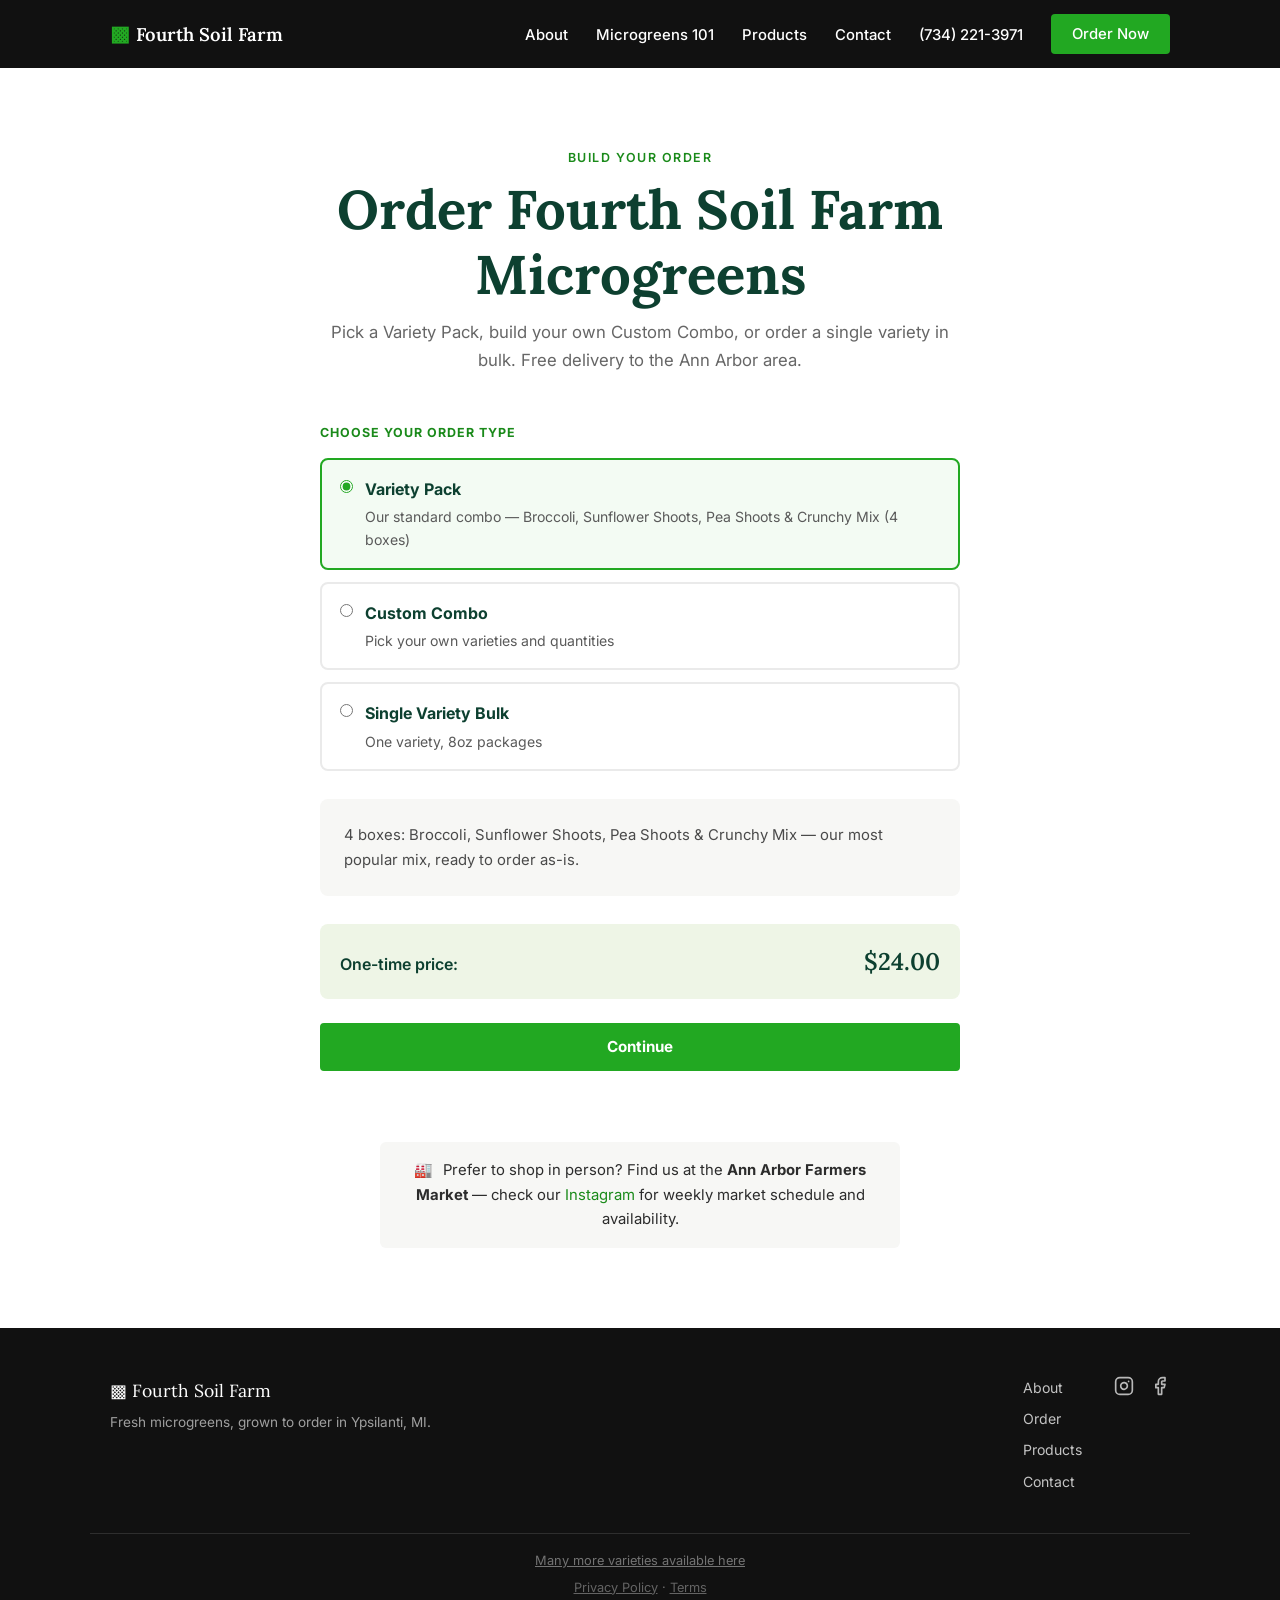
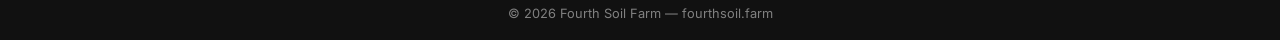
==== order.html @ c4d14632 "Initial site: Fourth Soil Farm marketing site + dynamic order flow Static homepage, About/education " ====
<!DOCTYPE html>
<html lang="en">
<head>
  <meta charset="UTF-8" />
  <meta name="viewport" content="width=device-width, initial-scale=1.0" />
  <meta name="description" content="Order fresh microgreens from Fourth Soil Farm — build your own combo, order in bulk, or subscribe and save 15%. Free delivery to the Ann Arbor area." />
  <title>Order — Fourth Soil Farm</title>
  <link rel="stylesheet" href="styles.css" />
  <link rel="preconnect" href="https://fonts.googleapis.com" />
  <link rel="preconnect" href="https://fonts.gstatic.com" crossorigin />
  <link href="https://fonts.googleapis.com/css2?family=Lora:ital,wght@0,400;0,600;1,400&family=Inter:wght@400;500;600;700&display=swap" rel="stylesheet" />
</head>
<body>

  <!-- NAV -->
  <header class="site-header" id="top">
    <nav class="nav container">
      <a class="nav-logo" href="index.html">
        <span class="nav-logo-leaf" aria-hidden="true">&#9641;</span>
        Fourth Soil Farm
      </a>
      <button class="nav-toggle" id="navToggle" aria-label="Open menu" aria-expanded="false">
        <span></span><span></span><span></span>
      </button>
      <ul class="nav-links" id="navLinks">
        <li><a href="index.html#about">About</a></li>
        <li><a href="index.html#what-are-microgreens">Microgreens 101</a></li>
        <li><a href="index.html#products">Products</a></li>
        <li><a href="index.html#contact">Contact</a></li>
        <li><a href="tel:7342213971">(734) 221-3971</a></li>
        <li><a href="order.html" class="btn btn-nav">Order Now</a></li>
      </ul>
    </nav>
  </header>

  <main>
    <section class="order-form section" id="order">
      <div class="container">
        <div class="section-header">
          <p class="section-eyebrow">Build Your Order</p>
          <h1>Order Fourth Soil Farm Microgreens</h1>
          <p class="section-intro">
            Pick a Variety Pack, build your own Custom Combo, or order a single variety in bulk.
            Free delivery to the Ann Arbor area.
          </p>
        </div>

        <!-- STEP 1: Configure order -->
        <div class="order-step" id="step-configure">

          <fieldset class="order-type-group">
            <legend class="order-fieldset-legend">Choose your order type</legend>

            <label class="order-type-option">
              <input type="radio" name="planType" value="variety-pack" checked />
              <span class="order-type-label">
                <strong>Variety Pack</strong>
                <span>Our standard combo &mdash; Broccoli, Sunflower Shoots, Pea Shoots &amp; Crunchy Mix (4 boxes)</span>
              </span>
            </label>

            <label class="order-type-option">
              <input type="radio" name="planType" value="custom-combo" />
              <span class="order-type-label">
                <strong>Custom Combo</strong>
                <span>Pick your own varieties and quantities</span>
              </span>
            </label>

            <label class="order-type-option">
              <input type="radio" name="planType" value="single-bulk" />
              <span class="order-type-label">
                <strong>Single Variety Bulk</strong>
                <span>One variety, 8oz packages</span>
              </span>
            </label>
          </fieldset>

          <!-- Variety Pack panel (no extra inputs needed) -->
          <div class="order-panel" id="panel-variety-pack">
            <p class="order-panel-note">
              4 boxes: Broccoli, Sunflower Shoots, Pea Shoots &amp; Crunchy Mix &mdash; our most popular mix, ready to order as-is.
            </p>
          </div>

          <!-- Custom Combo panel -->
          <div class="order-panel" id="panel-custom-combo" hidden>
            <div class="combo-rows" id="comboRows"></div>
            <button type="button" class="btn btn-outline btn-small-add" id="addComboRow">+ Add Another Variety</button>
          </div>

          <!-- Single Variety Bulk panel -->
          <div class="order-panel" id="panel-single-bulk" hidden>
            <div class="bulk-row">
              <div class="form-group">
                <label for="bulkVariety">Variety</label>
                <select id="bulkVariety"></select>
              </div>
              <div class="form-group form-group--qty">
                <label for="bulkQty">8oz Packages</label>
                <input type="number" id="bulkQty" min="1" value="1" />
              </div>
            </div>
          </div>

          <div class="order-price-display">
            <span>One-time price:</span>
            <span class="order-price-amount" id="oneTimeTotal">$24.00</span>
          </div>

          <button type="button" class="btn btn-primary btn-block" id="continueBtn">Continue</button>
        </div>

        <!-- STEP 2: Subscription upsell -->
        <div class="order-step" id="step-upsell" hidden>
          <div class="upsell-card">
            <p class="section-eyebrow">Almost there</p>
            <h2>Save 15% With a Subscription</h2>
            <p class="upsell-compare">
              <span class="upsell-was">One-time: <strong id="upsellOneTime">$24.00</strong></span>
              <span class="upsell-arrow" aria-hidden="true">&rarr;</span>
              <span class="upsell-now">Subscribe: <strong id="upsellSubTotal">$20.40</strong> / delivery</span>
            </p>
            <p class="upsell-savings">You save <strong id="upsellSavings">$3.60</strong> every delivery when you subscribe.</p>

            <fieldset class="cadence-group">
              <legend class="order-fieldset-legend">Delivery cadence (if subscribing)</legend>
              <label class="cadence-option">
                <input type="radio" name="cadence" value="weekly" checked />
                Weekly
              </label>
              <label class="cadence-option">
                <input type="radio" name="cadence" value="biweekly" />
                Every 2 weeks
              </label>
            </fieldset>

            <div class="upsell-actions">
              <button type="button" class="btn btn-primary btn-block" id="subscribeBtn">Subscribe &amp; Save 15%</button>
              <button type="button" class="btn btn-outline btn-block" id="oneTimeBtn">Continue With One-Time Order</button>
            </div>

            <p class="order-reassurance">
              Change or cancel your order any time &mdash; just
              <a href="index.html#contact">send us a message</a>.
            </p>

            <button type="button" class="order-back-link" id="backBtn">&larr; Back to order</button>
          </div>
        </div>

        <p class="form-status" id="orderStatus" aria-live="polite"></p>

        <div class="subscribe-market">
          <p>
            <span aria-hidden="true">&#127981;</span>
            Prefer to shop in person?
            Find us at the <strong>Ann Arbor Farmers Market</strong> &mdash; check our
            <a href="https://www.instagram.com/fourthsoilfarm" target="_blank" rel="noopener">Instagram</a>
            for weekly market schedule and availability.
          </p>
        </div>
      </div>
    </section>
  </main>

  <!-- FOOTER -->
  <footer class="site-footer">
    <div class="container footer-inner">
      <div class="footer-brand">
        <p class="footer-logo">
          <span aria-hidden="true">&#9641;</span> Fourth Soil Farm
        </p>
        <p class="footer-tagline">Fresh microgreens, grown to order in Ypsilanti, MI.</p>
      </div>
      <nav class="footer-nav" aria-label="Footer navigation">
        <a href="index.html#about">About</a>
        <a href="order.html">Order</a>
        <a href="index.html#products">Products</a>
        <a href="index.html#contact">Contact</a>
      </nav>
      <div class="footer-social">
        <a href="https://www.instagram.com/fourthsoilfarm" target="_blank" rel="noopener" aria-label="Instagram">
          <svg width="20" height="20" viewBox="0 0 24 24" fill="none" stroke="currentColor" stroke-width="2" stroke-linecap="round" stroke-linejoin="round" aria-hidden="true"><rect x="2" y="2" width="20" height="20" rx="5" ry="5"/><path d="M16 11.37A4 4 0 1 1 12.63 8 4 4 0 0 1 16 11.37z"/><line x1="17.5" y1="6.5" x2="17.51" y2="6.5"/></svg>
        </a>
        <a href="https://www.facebook.com/fourthsoilfarm" target="_blank" rel="noopener" aria-label="Facebook">
          <svg width="20" height="20" viewBox="0 0 24 24" fill="none" stroke="currentColor" stroke-width="2" stroke-linecap="round" stroke-linejoin="round" aria-hidden="true"><path d="M18 2h-3a5 5 0 0 0-5 5v3H7v4h3v8h4v-8h3l1-4h-4V7a1 1 0 0 1 1-1h3z"/></svg>
        </a>
      </div>
    </div>
    <div class="footer-bottom">
      <p><a href="index.html#full-catalog">Many more varieties available here</a></p>
      <p class="footer-legal">
        <a href="privacy-policy.html">Privacy Policy</a> &middot; <a href="terms.html">Terms</a>
      </p>
      <p>&copy; <span id="year"></span> Fourth Soil Farm &mdash; fourthsoil.farm</p>
    </div>
  </footer>

  <script src="main.js"></script>
  <script src="order.js"></script>
</body>
</html>
---- styles.css ----
/* ============================================================
   FOURTH SOIL FARM — styles.css
   Palette (matches original site):
     --teal-dark:    #0d4030  (headings)
     --near-black:   #111111  (nav bg)
     --green-cta:    #22a822  (bright green CTA buttons)
     --green-cta-dk: #1a8a1a  (CTA hover)
     --white:        #ffffff  (main bg)
     --gray-bg:      #f7f7f5  (soft alternating section bg)
     --border:       #eaeaea  (hairline borders)
     --text:         #2c2c2c  (body text)
     --text-muted:   #666666  (secondary text)
   ============================================================ */

/* ---- Reset & Base ---- */
*, *::before, *::after { box-sizing: border-box; margin: 0; padding: 0; }

html { scroll-behavior: smooth; font-size: 16px; }

body {
  font-family: 'Inter', system-ui, -apple-system, sans-serif;
  background: #ffffff;
  color: #2c2c2c;
  line-height: 1.65;
}

img { display: block; max-width: 100%; height: auto; }

a { color: #1a8a1a; text-decoration: none; }
a:hover { color: #0d4030; text-decoration: underline; }
a:focus-visible { outline: 2px solid #22a822; outline-offset: 3px; border-radius: 2px; }

h1, h2, h3, h4 {
  font-family: 'Lora', Georgia, serif;
  color: #0d4030;
  line-height: 1.2;
}

h1 { font-size: clamp(2.2rem, 5vw, 3.4rem); }
h2 { font-size: clamp(1.7rem, 3.5vw, 2.4rem); }
h3 { font-size: 1.25rem; }
h4 { font-size: 1.05rem; }

p { margin-bottom: 1rem; }
p:last-child { margin-bottom: 0; }

ul { list-style: none; }

/* ---- Layout Utilities ---- */
.container {
  max-width: 1100px;
  margin: 0 auto;
  padding: 0 1.25rem;
}

.section { padding: 5rem 0; }
.section-tinted { background: #f7f7f5; }

.section-header {
  text-align: center;
  max-width: 640px;
  margin: 0 auto 3rem;
}

.section-eyebrow {
  font-family: 'Inter', sans-serif;
  font-size: 0.78rem;
  font-weight: 600;
  letter-spacing: 0.12em;
  text-transform: uppercase;
  color: #1a8a1a;
  margin-bottom: 0.5rem;
}

.section-intro {
  font-size: 1.05rem;
  color: #666666;
  margin-top: 0.75rem;
}

/* ---- Buttons ---- */
.btn {
  display: inline-block;
  padding: 0.7rem 1.6rem;
  border-radius: 4px;
  font-family: 'Inter', sans-serif;
  font-size: 0.95rem;
  font-weight: 700;
  cursor: pointer;
  transition: background 0.18s, color 0.18s, border-color 0.18s, transform 0.12s;
  text-decoration: none;
  border: 2px solid transparent;
  line-height: 1.4;
}
.btn:hover { text-decoration: none; transform: translateY(-1px); }
.btn:active { transform: translateY(0); }

.btn-primary {
  background: #22a822;
  color: #fff;
  border-color: #22a822;
}
.btn-primary:hover { background: #1a8a1a; border-color: #1a8a1a; color: #fff; }

.btn-outline {
  background: transparent;
  color: #0d4030;
  border-color: #0d4030;
}
.btn-outline:hover { background: #0d4030; color: #fff; }

.btn-nav {
  background: #22a822;
  color: #fff !important;
  padding: 0.5rem 1.2rem;
  font-size: 0.9rem;
}
.btn-nav:hover { background: #1a8a1a; color: #fff !important; }

.btn-small {
  padding: 0.4rem 1rem;
  font-size: 0.85rem;
  background: #22a822;
  color: #fff;
  border-color: #22a822;
}
.btn-small:hover { background: #1a8a1a; border-color: #1a8a1a; color: #fff; }

.btn-block { display: block; width: 100%; text-align: center; }

.btn-cta {
  display: block;
  padding: 1rem 1.5rem;
  text-align: center;
  background: #22a822;
  color: #fff;
  border-radius: 4px;
  font-weight: 700;
}
.btn-cta:hover { background: #1a8a1a; color: #fff; text-decoration: none; }
.btn-cta-title { font-size: 1.1rem; text-transform: uppercase; letter-spacing: 0.03em; }
.btn-cta-sub { font-size: 0.85rem; font-weight: 500; opacity: 0.92; margin-top: 0.2rem; }

/* ---- Header / Nav ---- */
.site-header {
  position: sticky;
  top: 0;
  z-index: 100;
  background: #111111;
  border-bottom: none;
}

.nav {
  display: flex;
  align-items: center;
  justify-content: space-between;
  height: 68px;
}

.nav-logo {
  font-family: 'Lora', Georgia, serif;
  font-size: 1.15rem;
  font-weight: 600;
  color: #fff;
  text-decoration: none;
  display: flex;
  align-items: center;
  gap: 0.4rem;
}
.nav-logo:hover { color: #22a822; text-decoration: none; }
.nav-logo-leaf { font-size: 1.3rem; color: #22a822; }

.nav-links {
  display: flex;
  align-items: center;
  gap: 1.75rem;
}
.nav-links a {
  font-size: 0.93rem;
  font-weight: 500;
  color: #fff;
}
.nav-links a:hover { color: #22a822; text-decoration: none; }

.nav-toggle {
  display: none;
  flex-direction: column;
  gap: 5px;
  background: none;
  border: none;
  cursor: pointer;
  padding: 4px;
}
.nav-toggle span {
  display: block;
  width: 24px;
  height: 2px;
  background: #fff;
  border-radius: 2px;
  transition: transform 0.2s, opacity 0.2s;
}

/* ---- Hero (full-bleed background photo, text card right) ---- */
.hero-split {
  position: relative;
  padding: 5rem 0;
  overflow: hidden;
  min-height: 520px;
  display: flex;
  align-items: center;
}
.hero-split > .container { width: 100%; }

.hero-split-bg {
  position: absolute;
  inset: 0;
  background: url('images/hero-mason-jar.jpg') center/cover no-repeat;
}

.hero-content {
  position: relative;
  z-index: 1;
  max-width: 480px;
  margin-left: auto;
  background: rgba(255,255,255,0.94);
  padding: 2.25rem 2.25rem;
  border-radius: 12px;
  box-shadow: 0 10px 34px rgba(0,0,0,0.18);
}

.hero-eyebrow {
  font-size: 0.82rem;
  font-weight: 600;
  letter-spacing: 0.1em;
  text-transform: uppercase;
  color: #1a8a1a;
  margin-bottom: 1rem;
}

.hero-headline {
  color: #0d4030;
  margin-bottom: 1.5rem;
}

.hero-sub {
  font-size: 1.05rem;
  color: #333333;
  margin-bottom: 1.5rem;
}
.hero-sub strong { color: #0d4030; }

.checklist { margin-bottom: 1.75rem; }
.checklist li {
  display: flex;
  align-items: flex-start;
  gap: 0.6rem;
  padding: 0.3rem 0;
  font-size: 1.02rem;
  color: #2c2c2c;
}
.checklist li::before {
  content: '\2713';
  color: #22a822;
  font-weight: 700;
  flex-shrink: 0;
}

.hero-actions .btn-cta { max-width: 380px; }

/* ---- About ---- */
.about-greeting {
  font-family: 'Lora', Georgia, serif;
  font-size: 1.6rem;
  font-style: italic;
  color: #0d4030;
  text-align: center;
  max-width: 640px;
  margin: 0 auto 2rem;
}

.about-photo-wrap {
  max-width: 520px;
  margin: 0 auto 2.5rem;
}
.about-photo {
  width: 100%;
  border-radius: 8px;
  object-fit: cover;
  display: block;
  box-shadow: 0 4px 16px rgba(0,0,0,0.1);
}

.about-image-placeholder {
  background: #eef5e6;
  border: 2px dashed #8fba5a;
  border-radius: 8px;
  aspect-ratio: 4/3;
  display: flex;
  flex-direction: column;
  align-items: center;
  justify-content: center;
  gap: 0.5rem;
  color: #1a8a1a;
  font-size: 3rem;
  text-align: center;
}
.about-image-placeholder p {
  font-size: 0.85rem;
  font-family: 'Inter', sans-serif;
  color: #1a8a1a;
  margin: 0;
}
.about-image-placeholder small { font-size: 0.75rem; opacity: 0.7; }

.about-text {
  max-width: 700px;
  margin: 0 auto;
  text-align: left;
}
.about-text p { color: #333333; font-size: 1.02rem; }

/* ---- What Are Microgreens ---- */
.comparison-photo-wrap {
  max-width: 720px;
  margin: 2rem auto;
  border-radius: 8px;
  overflow: hidden;
  box-shadow: 0 4px 16px rgba(0,0,0,0.1);
}
.comparison-photo-wrap img { width: 100%; }

.comparison-photo-placeholder {
  background: #f0ede4;
  border: 2px dashed #c9b99a;
  border-radius: 8px;
  aspect-ratio: 16/9;
  display: flex;
  flex-direction: column;
  align-items: center;
  justify-content: center;
  gap: 0.5rem;
  color: #8a7a5a;
  font-size: 2.5rem;
  text-align: center;
}
.comparison-photo-placeholder p {
  font-size: 0.85rem;
  font-family: 'Inter', sans-serif;
  color: #8a7a5a;
  margin: 0;
}
.comparison-photo-placeholder small { font-size: 0.75rem; opacity: 0.7; }

.why-healthier { max-width: 640px; margin: 2.5rem auto 0; }
.why-healthier h3 { text-align: center; margin-bottom: 1.5rem; }

/* ---- CTA Banner (full-width) ---- */
.cta-banner {
  position: relative;
  padding: 5rem 0;
  background: #0d4030;
  overflow: hidden;
}
.cta-banner-bg {
  position: absolute;
  inset: 0;
  background:
    linear-gradient(135deg, rgba(13,64,48,0.85) 0%, rgba(13,64,48,0.65) 100%),
    url('images/grow-room.jpg') center/cover no-repeat;
}
.cta-banner--pale { background: #eef5e6; }
.cta-banner--pale .cta-banner-bg {
  background: repeating-linear-gradient(45deg, transparent, transparent 40px, rgba(13,64,48,0.03) 40px, rgba(13,64,48,0.03) 80px);
}

.cta-banner-content {
  position: relative;
  z-index: 1;
  max-width: 760px;
  margin: 0 auto;
  text-align: center;
}
.cta-banner h2 { color: #fff; margin-bottom: 0.75rem; }
.cta-banner--pale h2 { color: #0d4030; }
.cta-banner-tagline {
  font-style: italic;
  font-size: 1.1rem;
  color: rgba(255,255,255,0.85);
  margin-bottom: 2rem;
}
.cta-banner--pale .cta-banner-tagline { color: #333333; }

.cta-banner .btn-cta { max-width: 420px; margin: 0 auto; }

/* ---- Products (photo grid) ---- */
.product-photo-grid {
  display: grid;
  grid-template-columns: repeat(auto-fit, minmax(200px, 1fr));
  gap: 2rem;
  margin-bottom: 2rem;
}

.product-photo-card { text-align: center; }

.product-photo {
  aspect-ratio: 1/1;
  border-radius: 8px;
  overflow: hidden;
  margin-bottom: 0.85rem;
  box-shadow: 0 3px 12px rgba(0,0,0,0.08);
}
.product-photo img { width: 100%; height: 100%; object-fit: cover; }

/* Placeholder color per variety */
.product-photo--broccoli { background: linear-gradient(135deg, #c8e6a0, #8fba5a); }
.product-photo--pea      { background: linear-gradient(135deg, #b8e4b0, #6aad78); }
.product-photo--sunflower{ background: linear-gradient(135deg, #f0dc8c, #c9a830); }
.product-photo--radish   { background: linear-gradient(135deg, #f5b8c4, #d96a7a); }
.product-photo--zippy    { background: linear-gradient(135deg, #e8c4d8, #a04870); }
.product-photo--crunchy  { background: linear-gradient(135deg, #f0e0b0, #c8a050); }

.product-photo-card h3 { font-size: 1.1rem; margin-bottom: 0.2rem; }
.product-photo-weight {
  font-size: 0.82rem;
  color: #666666;
  font-style: italic;
  margin-bottom: 0.5rem;
}
.product-photo-desc {
  font-size: 0.88rem;
  color: #4a4a4a;
  margin-bottom: 0.75rem;
}
.product-photo-footer {
  display: flex;
  align-items: center;
  justify-content: center;
  gap: 0.75rem;
}
.product-price {
  font-weight: 700;
  font-size: 1rem;
  color: #0d4030;
}

/* ---- Full Catalog ---- */
.catalog-header {
  max-width: 640px;
  margin: 0 auto 2.5rem;
  text-align: center;
}
.catalog-header h2 {
  margin-bottom: 0.75rem;
}
.catalog-header p {
  font-size: 0.98rem;
  color: #5a5a5a;
}

.catalog-teaser {
  text-align: center;
  margin-top: 2rem;
  font-size: 0.95rem;
  color: #5a5a5a;
}

.catalog-grid {
  display: grid;
  grid-template-columns: 1fr 1fr;
  gap: 0;
  background: #fff;
  border-radius: 8px;
  border: 1px solid #eaeaea;
  overflow: hidden;
}

.catalog-row {
  padding: 1rem 1.25rem;
  border-bottom: 1px solid #eaeaea;
  display: flex;
  flex-direction: column;
  gap: 0.25rem;
}
.catalog-row:nth-child(odd) { border-right: 1px solid #eaeaea; }
.catalog-row:nth-last-child(-n+2) { border-bottom: none; }

.catalog-row-main {
  display: flex;
  align-items: baseline;
  gap: 0.6rem;
  flex-wrap: wrap;
}
.catalog-name {
  font-weight: 600;
  font-size: 0.95rem;
  color: #0d4030;
}
.catalog-weight {
  font-size: 0.78rem;
  color: #666666;
  font-style: italic;
}
.catalog-desc {
  font-size: 0.85rem;
  color: #5a5a5a;
  line-height: 1.5;
}
.catalog-cta {
  font-size: 0.8rem;
  font-weight: 600;
  color: #1a8a1a;
  margin-top: 0.15rem;
  display: inline-block;
}
.catalog-cta:hover { color: #0d4030; text-decoration: underline; }

.products-note {
  text-align: center;
  margin-top: 2.5rem;
  padding: 1.25rem;
  background: #f7f7f5;
  border-radius: 6px;
  border: 1px solid #eaeaea;
  font-size: 0.95rem;
}

/* ---- Food Uses ---- */
.food-use-grid {
  display: grid;
  grid-template-columns: repeat(auto-fit, minmax(260px, 1fr));
  gap: 1.75rem;
  margin-bottom: 2rem;
}

.food-use-card { text-align: center; }
.food-use-photo {
  aspect-ratio: 4/3;
  border-radius: 8px;
  overflow: hidden;
  margin-bottom: 0.75rem;
  box-shadow: 0 3px 12px rgba(0,0,0,0.08);
  background: #eef5e6;
}
.food-use-photo img { width: 100%; height: 100%; object-fit: cover; }
.food-use-photo-placeholder {
  width: 100%;
  height: 100%;
  align-items: center;
  justify-content: center;
  font-size: 2.5rem;
}
.food-use-card h4 { font-size: 1rem; }

.food-uses-note {
  max-width: 560px;
  margin: 0 auto;
  text-align: center;
  font-size: 1rem;
  color: #333333;
  font-style: italic;
}

/* ---- Subscribe ---- */
.subscribe { background: #ffffff; }

.plans-grid {
  display: grid;
  grid-template-columns: repeat(auto-fit, minmax(280px, 1fr));
  gap: 1.75rem;
  max-width: 760px;
  margin: 0 auto;
}

.plan-card {
  background: #fff;
  border: 2px solid #eaeaea;
  border-radius: 10px;
  padding: 2rem;
  position: relative;
  display: flex;
  flex-direction: column;
}

.plan-card--featured {
  border-color: #22a822;
  box-shadow: 0 4px 20px rgba(34,168,34,0.15);
}

.plan-badge {
  position: absolute;
  top: -12px;
  left: 50%;
  transform: translateX(-50%);
  background: #22a822;
  color: #fff;
  font-size: 0.75rem;
  font-weight: 700;
  letter-spacing: 0.08em;
  text-transform: uppercase;
  padding: 0.25rem 0.9rem;
  border-radius: 20px;
  white-space: nowrap;
}

.plan-name {
  font-size: 1.1rem;
  margin-bottom: 1rem;
  margin-top: 0.5rem;
}

.plan-price {
  display: flex;
  align-items: baseline;
  gap: 0.3rem;
  margin-bottom: 0.25rem;
}
.plan-amount {
  font-family: 'Lora', Georgia, serif;
  font-size: 2.6rem;
  font-weight: 600;
  color: #0d4030;
  line-height: 1;
}
.plan-cadence {
  font-size: 0.95rem;
  color: #666666;
}
.plan-was {
  font-size: 0.83rem;
  color: #666666;
  margin-bottom: 1.25rem;
  font-style: italic;
}

.plan-features {
  flex: 1;
  margin-bottom: 1.5rem;
}
.plan-features li {
  padding: 0.35rem 0;
  font-size: 0.93rem;
  padding-left: 1.4rem;
  position: relative;
  color: #3a3a3a;
}
.plan-features li::before {
  content: '✓';
  position: absolute;
  left: 0;
  color: #22a822;
  font-weight: 700;
}

.plan-note {
  margin-top: 0.75rem;
  font-size: 0.78rem;
  color: #666666;
  text-align: center;
}

.subscribe-market {
  text-align: center;
  margin-top: 2.5rem;
  padding: 1rem 1.5rem;
  background: #f7f7f5;
  border-radius: 6px;
  max-width: 520px;
  margin-left: auto;
  margin-right: auto;
  font-size: 0.93rem;
}
.subscribe-market span { margin-right: 0.4rem; }

/* ---- Order Form (order.html) ---- */
.order-form { background: #ffffff; }

.order-step { max-width: 640px; margin: 0 auto; }

.order-fieldset-legend {
  font-size: 0.78rem;
  font-weight: 700;
  letter-spacing: 0.08em;
  text-transform: uppercase;
  color: #1a8a1a;
  margin-bottom: 0.9rem;
  padding: 0;
  border: none;
}

.order-type-group {
  border: none;
  padding: 0;
  margin: 0 0 1.75rem;
  display: flex;
  flex-direction: column;
  gap: 0.75rem;
}

.order-type-option {
  display: flex;
  align-items: flex-start;
  gap: 0.75rem;
  padding: 1rem 1.1rem;
  border: 2px solid #eaeaea;
  border-radius: 8px;
  cursor: pointer;
  transition: border-color 0.15s, background 0.15s;
}
.order-type-option:has(input:checked) {
  border-color: #22a822;
  background: #f3fbf3;
}
.order-type-option input[type="radio"] {
  margin-top: 0.25rem;
  accent-color: #22a822;
  flex-shrink: 0;
}
.order-type-label {
  display: flex;
  flex-direction: column;
  gap: 0.2rem;
}
.order-type-label strong { color: #0d4030; font-size: 1rem; }
.order-type-label span { font-size: 0.88rem; color: #5a5a5a; }

.order-panel {
  background: #f7f7f5;
  border-radius: 8px;
  padding: 1.5rem;
  margin-bottom: 1.75rem;
}
.order-panel-note {
  font-size: 0.93rem;
  color: #4a4a4a;
  margin: 0;
}

.combo-rows { display: flex; flex-direction: column; gap: 1rem; margin-bottom: 1rem; }
.combo-row {
  display: grid;
  grid-template-columns: 1fr auto auto;
  gap: 0.75rem;
  align-items: end;
}
.combo-row .form-group { margin-bottom: 0; }
.combo-row-remove {
  background: none;
  border: 1.5px solid #cccccc;
  border-radius: 4px;
  color: #b33a2a;
  font-size: 0.85rem;
  padding: 0.55rem 0.7rem;
  cursor: pointer;
  height: fit-content;
}
.combo-row-remove:hover { background: #fdf0ee; border-color: #b33a2a; }

.btn-small-add {
  font-size: 0.85rem;
  padding: 0.5rem 1rem;
}

.bulk-row {
  display: grid;
  grid-template-columns: 1fr auto;
  gap: 0.75rem;
  align-items: end;
}
.form-group--qty input { width: 100%; }

.order-price-display {
  display: flex;
  align-items: baseline;
  justify-content: space-between;
  padding: 1.1rem 1.25rem;
  background: #eef5e6;
  border-radius: 8px;
  margin-bottom: 1.5rem;
  font-size: 1rem;
  color: #0d4030;
  font-weight: 600;
}
.order-price-amount {
  font-family: 'Lora', Georgia, serif;
  font-size: 1.5rem;
  color: #0d4030;
}

.upsell-card {
  background: #fff;
  border: 2px solid #22a822;
  border-radius: 10px;
  padding: 2rem;
  text-align: center;
  box-shadow: 0 4px 20px rgba(34,168,34,0.12);
}
.upsell-card h2 { margin-bottom: 1.25rem; }

.upsell-compare {
  display: flex;
  align-items: center;
  justify-content: center;
  gap: 1rem;
  flex-wrap: wrap;
  font-size: 0.95rem;
  color: #5a5a5a;
  margin-bottom: 0.75rem;
}
.upsell-compare strong { color: #0d4030; font-size: 1.1rem; }
.upsell-arrow { color: #22a822; font-weight: 700; }

.upsell-savings {
  font-size: 0.95rem;
  color: #1a8a1a;
  margin-bottom: 1.75rem;
}
.upsell-savings strong { font-weight: 700; }

.cadence-group {
  border: none;
  padding: 0;
  margin: 0 0 1.75rem;
  display: flex;
  justify-content: center;
  gap: 1.5rem;
}
.cadence-option {
  display: flex;
  align-items: center;
  gap: 0.4rem;
  font-size: 0.93rem;
  color: #2c2c2c;
  cursor: pointer;
}
.cadence-option input { accent-color: #22a822; }

.upsell-actions {
  display: flex;
  flex-direction: column;
  gap: 0.75rem;
  margin-bottom: 1.25rem;
}

.order-reassurance {
  font-size: 0.85rem;
  color: #666666;
  margin-bottom: 1rem;
}

.order-back-link {
  background: none;
  border: none;
  color: #1a8a1a;
  font-size: 0.85rem;
  font-weight: 600;
  cursor: pointer;
  padding: 0;
}
.order-back-link:hover { color: #0d4030; text-decoration: underline; }

/* ---- Ordering / Closing ---- */
.ordering { background: #ffffff; }
.ordering-text {
  max-width: 640px;
  margin: 0 auto 2.5rem;
  text-align: center;
}
.ordering-text p { color: #333333; font-size: 1.02rem; }

.closing {
  max-width: 480px;
  margin: 0 auto;
  text-align: center;
}
.closing-signoff {
  font-size: 1.05rem;
  color: #333333;
  margin-bottom: 0.25rem;
}
.closing-names {
  font-family: 'Lora', Georgia, serif;
  font-size: 1.3rem;
  color: #0d4030;
  font-style: italic;
  margin-bottom: 1.75rem;
}
.closing-photo {
  width: 160px;
  height: 160px;
  border-radius: 50%;
  overflow: hidden;
  margin: 0 auto;
  box-shadow: 0 4px 16px rgba(0,0,0,0.12);
}
.closing-photo img { width: 100%; height: 100%; object-fit: cover; }
.closing-photo-placeholder {
  background: #eef5e6;
  border: 2px dashed #8fba5a;
  width: 160px;
  height: 160px;
  border-radius: 50%;
  margin: 0 auto;
  display: flex;
  align-items: center;
  justify-content: center;
  font-size: 2rem;
  color: #1a8a1a;
}

/* ---- Contact ---- */
.contact-grid {
  display: grid;
  grid-template-columns: 1fr 1.3fr;
  gap: 4rem;
  align-items: start;
}

.contact-info h2 { margin-bottom: 1rem; }
.contact-info > p { color: #5a5a5a; margin-bottom: 1.5rem; }

.contact-details {
  margin-bottom: 2rem;
}
.contact-details li {
  display: flex;
  gap: 0.75rem;
  padding: 0.65rem 0;
  border-bottom: 1px solid #eaeaea;
  font-size: 0.93rem;
  align-items: flex-start;
}
.contact-label {
  font-weight: 600;
  color: #0d4030;
  min-width: 72px;
  flex-shrink: 0;
  padding-top: 0.05rem;
}

.contact-social {
  display: flex;
  gap: 1.25rem;
  flex-wrap: wrap;
}
.social-link {
  display: flex;
  align-items: center;
  gap: 0.5rem;
  font-size: 0.88rem;
  font-weight: 500;
  color: #1a8a1a;
}
.social-link:hover { color: #0d4030; text-decoration: none; }

/* ---- Contact Form ---- */
.contact-form-wrap {
  background: #fff;
  border-radius: 10px;
  padding: 2rem;
  box-shadow: 0 3px 14px rgba(0,0,0,0.07);
  border: 1px solid #eaeaea;
}

.form-group { margin-bottom: 1.1rem; }

.form-group label {
  display: block;
  font-size: 0.88rem;
  font-weight: 600;
  color: #0d4030;
  margin-bottom: 0.35rem;
}

.form-group input,
.form-group select,
.form-group textarea {
  width: 100%;
  padding: 0.6rem 0.85rem;
  border: 1.5px solid #cccccc;
  border-radius: 4px;
  font-family: 'Inter', sans-serif;
  font-size: 0.93rem;
  color: #2c2c2c;
  background: #fafafa;
  transition: border-color 0.15s, box-shadow 0.15s;
}

.form-group input:focus,
.form-group select:focus,
.form-group textarea:focus {
  outline: none;
  border-color: #22a822;
  box-shadow: 0 0 0 3px rgba(34,168,34,0.15);
}

.form-group textarea { resize: vertical; }

.form-status {
  margin-top: 0.75rem;
  font-size: 0.88rem;
  min-height: 1.4em;
  text-align: center;
}
.form-status.success { color: #1a8a1a; }
.form-status.error   { color: #b33a2a; }

/* ---- Site Footer ---- */
.site-footer {
  background: #111111;
  color: rgba(255,255,255,0.85);
  padding: 3rem 0 0;
}

.footer-inner {
  display: grid;
  grid-template-columns: 1fr auto auto;
  gap: 2rem;
  align-items: start;
  padding-bottom: 2.5rem;
  border-bottom: 1px solid rgba(255,255,255,0.12);
}

.footer-logo {
  font-family: 'Lora', Georgia, serif;
  font-size: 1.1rem;
  color: #fff;
  margin-bottom: 0.4rem;
}
.footer-tagline { font-size: 0.85rem; opacity: 0.7; }

.footer-nav {
  display: flex;
  flex-direction: column;
  gap: 0.5rem;
}
.footer-nav a {
  font-size: 0.88rem;
  color: rgba(255,255,255,0.75);
}
.footer-nav a:hover { color: #fff; text-decoration: none; }

.footer-social {
  display: flex;
  gap: 1rem;
  align-items: center;
}
.footer-social a {
  color: rgba(255,255,255,0.7);
  transition: color 0.15s;
}
.footer-social a:hover { color: #22a822; }

.footer-bottom {
  text-align: center;
  padding: 1rem;
  font-size: 0.8rem;
  opacity: 0.55;
}
.footer-bottom a {
  color: rgba(255,255,255,0.75);
  text-decoration: underline;
}
.footer-bottom a:hover { color: #22a822; }
.footer-bottom p { margin-bottom: 0.35rem; }
.footer-bottom p:last-child { margin-bottom: 0; }
.footer-legal { opacity: 0.85; }

/* ---- Legal Pages (Privacy / Terms) ---- */
.legal-content {
  max-width: 760px;
  margin: 0 auto;
}
.legal-content h1 {
  margin-bottom: 1.5rem;
}
.legal-content h2 {
  font-size: 1.3rem;
  margin-top: 2.25rem;
  margin-bottom: 0.9rem;
}
.legal-content p {
  color: #3a3a3a;
  margin-bottom: 1rem;
}
.legal-list {
  margin: 0 0 1.25rem;
  padding-left: 0;
}
.legal-list li {
  position: relative;
  padding-left: 1.4rem;
  margin-bottom: 0.5rem;
  color: #3a3a3a;
  font-size: 0.98rem;
  line-height: 1.6;
}
.legal-list li::before {
  content: '\2022';
  position: absolute;
  left: 0.2rem;
  color: #22a822;
  font-weight: 700;
}

/* ============================================================
   RESPONSIVE
   ============================================================ */

@media (max-width: 768px) {
  .section { padding: 3.5rem 0; }
  .cta-banner { padding: 3.5rem 0; }

  /* Nav */
  .nav-toggle { display: flex; }
  .nav-links {
    display: none;
    position: absolute;
    top: 68px;
    left: 0;
    right: 0;
    background: #111111;
    flex-direction: column;
    padding: 1.25rem 1.25rem 1.5rem;
    gap: 1rem;
    box-shadow: 0 4px 12px rgba(0,0,0,0.2);
  }
  .nav-links.open { display: flex; }
  .nav-links .btn-nav { width: fit-content; }

  /* Hero */
  .hero-split { padding: 3rem 0; min-height: 0; }
  .hero-content { margin: 0 auto; max-width: 100%; padding: 1.75rem; }

  /* Contact */
  .contact-grid { grid-template-columns: 1fr; gap: 2.5rem; }

  /* Footer */
  .footer-inner { grid-template-columns: 1fr; gap: 1.5rem; }
  .footer-social { flex-direction: row; }
}

@media (max-width: 480px) {
  .plans-grid { grid-template-columns: 1fr; }
  .product-photo-grid { grid-template-columns: 1fr 1fr; }
  .food-use-grid { grid-template-columns: 1fr; }
  .contact-form-wrap { padding: 1.25rem; }
  .catalog-grid { grid-template-columns: 1fr; }
  .catalog-row:nth-child(odd) { border-right: none; }
  .catalog-row:nth-last-child(-n+2) { border-bottom: 1px solid #eaeaea; }
  .catalog-row:last-child { border-bottom: none; }
  .combo-row { grid-template-columns: 1fr; }
  .bulk-row { grid-template-columns: 1fr; }
  .cadence-group { flex-direction: column; align-items: center; gap: 0.6rem; }
  .upsell-card { padding: 1.5rem 1.25rem; }
}
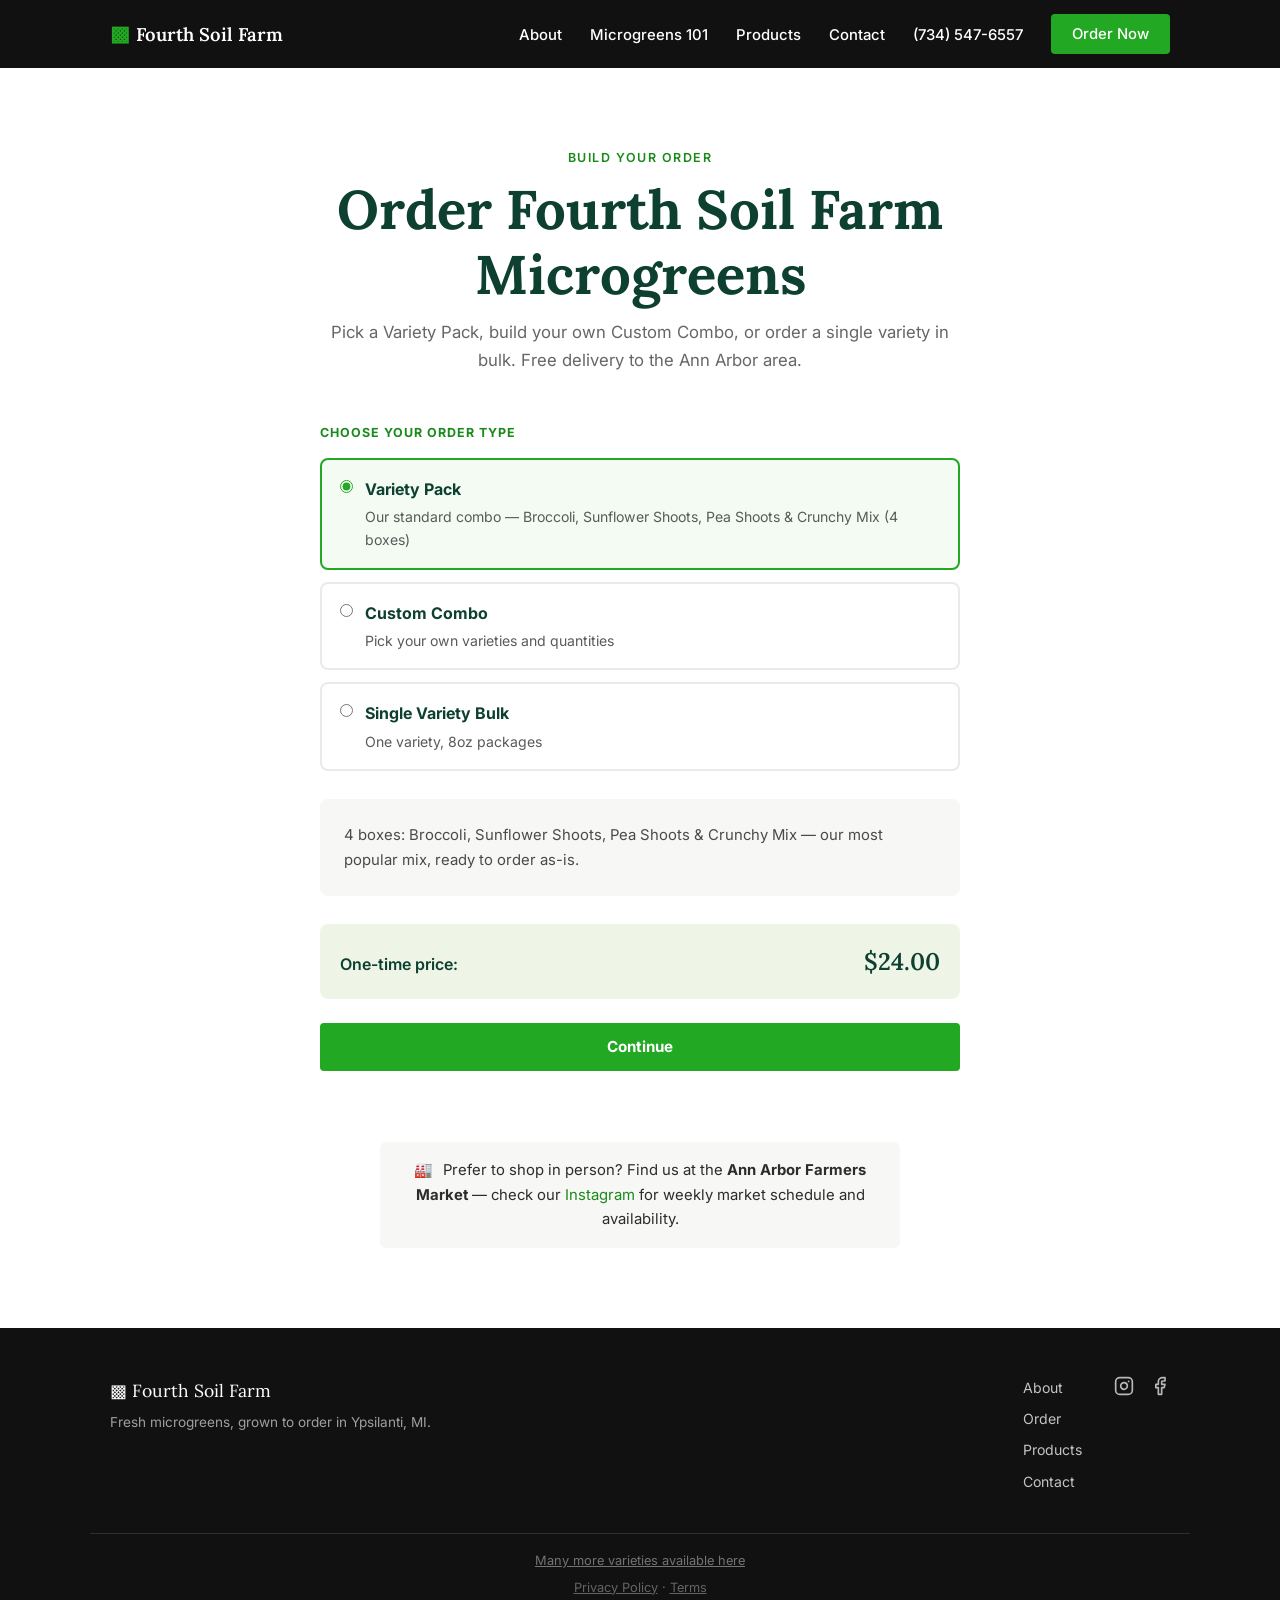
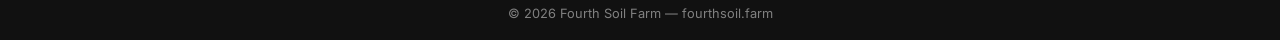
==== commit 5a3b26e7: "Add delivery fee for small orders, success page, and site updates Charges a $5 delivery fee (server-" ====
--- a/order.html
+++ b/order.html
@@ -27,7 +27,7 @@
         <li><a href="index.html#what-are-microgreens">Microgreens 101</a></li>
         <li><a href="index.html#products">Products</a></li>
         <li><a href="index.html#contact">Contact</a></li>
-        <li><a href="tel:7342213971">(734) 221-3971</a></li>
+        <li><a href="tel:7345476557">(734) 547-6557</a></li>
         <li><a href="order.html" class="btn btn-nav">Order Now</a></li>
       </ul>
     </nav>
@@ -107,6 +107,9 @@
             <span>One-time price:</span>
             <span class="order-price-amount" id="oneTimeTotal">$24.00</span>
           </div>
+          <p class="order-fee-note" id="deliveryFeeNote" hidden>
+            Includes a $5 delivery fee on orders under $20. Add more to reach free delivery.
+          </p>
 
           <button type="button" class="btn btn-primary btn-block" id="continueBtn">Continue</button>
         </div>
@@ -199,5 +202,6 @@
 
   <script src="main.js"></script>
   <script src="order.js"></script>
+  <script src="https://widgets.leadconnectorhq.com/loader.js" data-resources-url="https://widgets.leadconnectorhq.com/chat-widget/loader.js" data-widget-id="6a64b98fb92307bb1e64f4b1" data-source="WEB_USER"></script>
 </body>
 </html>
--- a/styles.css
+++ b/styles.css
@@ -786,6 +786,16 @@
   color: #0d4030;
 }
 
+.order-fee-note {
+  font-size: 0.82rem;
+  color: #8a6d3b;
+  background: #fdf6e8;
+  border: 1px solid #eddfb8;
+  border-radius: 6px;
+  padding: 0.6rem 0.9rem;
+  margin: -0.75rem 0 1.5rem;
+}
+
 .upsell-card {
   background: #fff;
   border: 2px solid #22a822;
@@ -1064,6 +1074,64 @@
 .footer-bottom p { margin-bottom: 0.35rem; }
 .footer-bottom p:last-child { margin-bottom: 0; }
 .footer-legal { opacity: 0.85; }
+
+.footer-references { margin-bottom: 0.6rem; opacity: 0.65; }
+.footer-references-title {
+  font-size: 0.72rem;
+  text-transform: uppercase;
+  letter-spacing: 0.06em;
+  margin-bottom: 0.3rem;
+}
+.footer-references-list a {
+  color: rgba(255,255,255,0.75);
+  margin: 0 0.3rem;
+  font-size: 0.78rem;
+  text-decoration: underline;
+}
+.footer-references-list a:hover { color: #22a822; }
+
+/* ---- Success Page ---- */
+.success { background: #ffffff; }
+.success-card {
+  max-width: 520px;
+  margin: 0 auto;
+  text-align: center;
+  background: #f7f7f5;
+  border: 2px solid #22a822;
+  border-radius: 12px;
+  padding: 3rem 2rem;
+}
+.success-icon {
+  width: 64px;
+  height: 64px;
+  margin: 0 auto 1.25rem;
+  background: #22a822;
+  color: #fff;
+  border-radius: 50%;
+  display: flex;
+  align-items: center;
+  justify-content: center;
+  font-size: 2rem;
+  font-weight: 700;
+}
+.success-card h1 { margin-bottom: 1rem; }
+.success-message {
+  font-size: 1.05rem;
+  color: #333333;
+  margin-bottom: 1.25rem;
+}
+.success-note {
+  font-size: 0.9rem;
+  color: #5a5a5a;
+  margin-bottom: 2rem;
+}
+.success-actions {
+  display: flex;
+  flex-wrap: wrap;
+  gap: 0.75rem;
+  justify-content: center;
+}
+.success-actions .btn { min-width: 180px; }
 
 /* ---- Legal Pages (Privacy / Terms) ---- */
 .legal-content {
@@ -1129,7 +1197,14 @@
 
   /* Hero */
   .hero-split { padding: 3rem 0; min-height: 0; }
-  .hero-content { margin: 0 auto; max-width: 100%; padding: 1.75rem; }
+  .hero-content {
+    margin: 0 auto;
+    max-width: 100%;
+    padding: 1.75rem;
+    background: rgba(255,255,255,0.55);
+    backdrop-filter: blur(6px);
+    -webkit-backdrop-filter: blur(6px);
+  }
 
   /* Contact */
   .contact-grid { grid-template-columns: 1fr; gap: 2.5rem; }
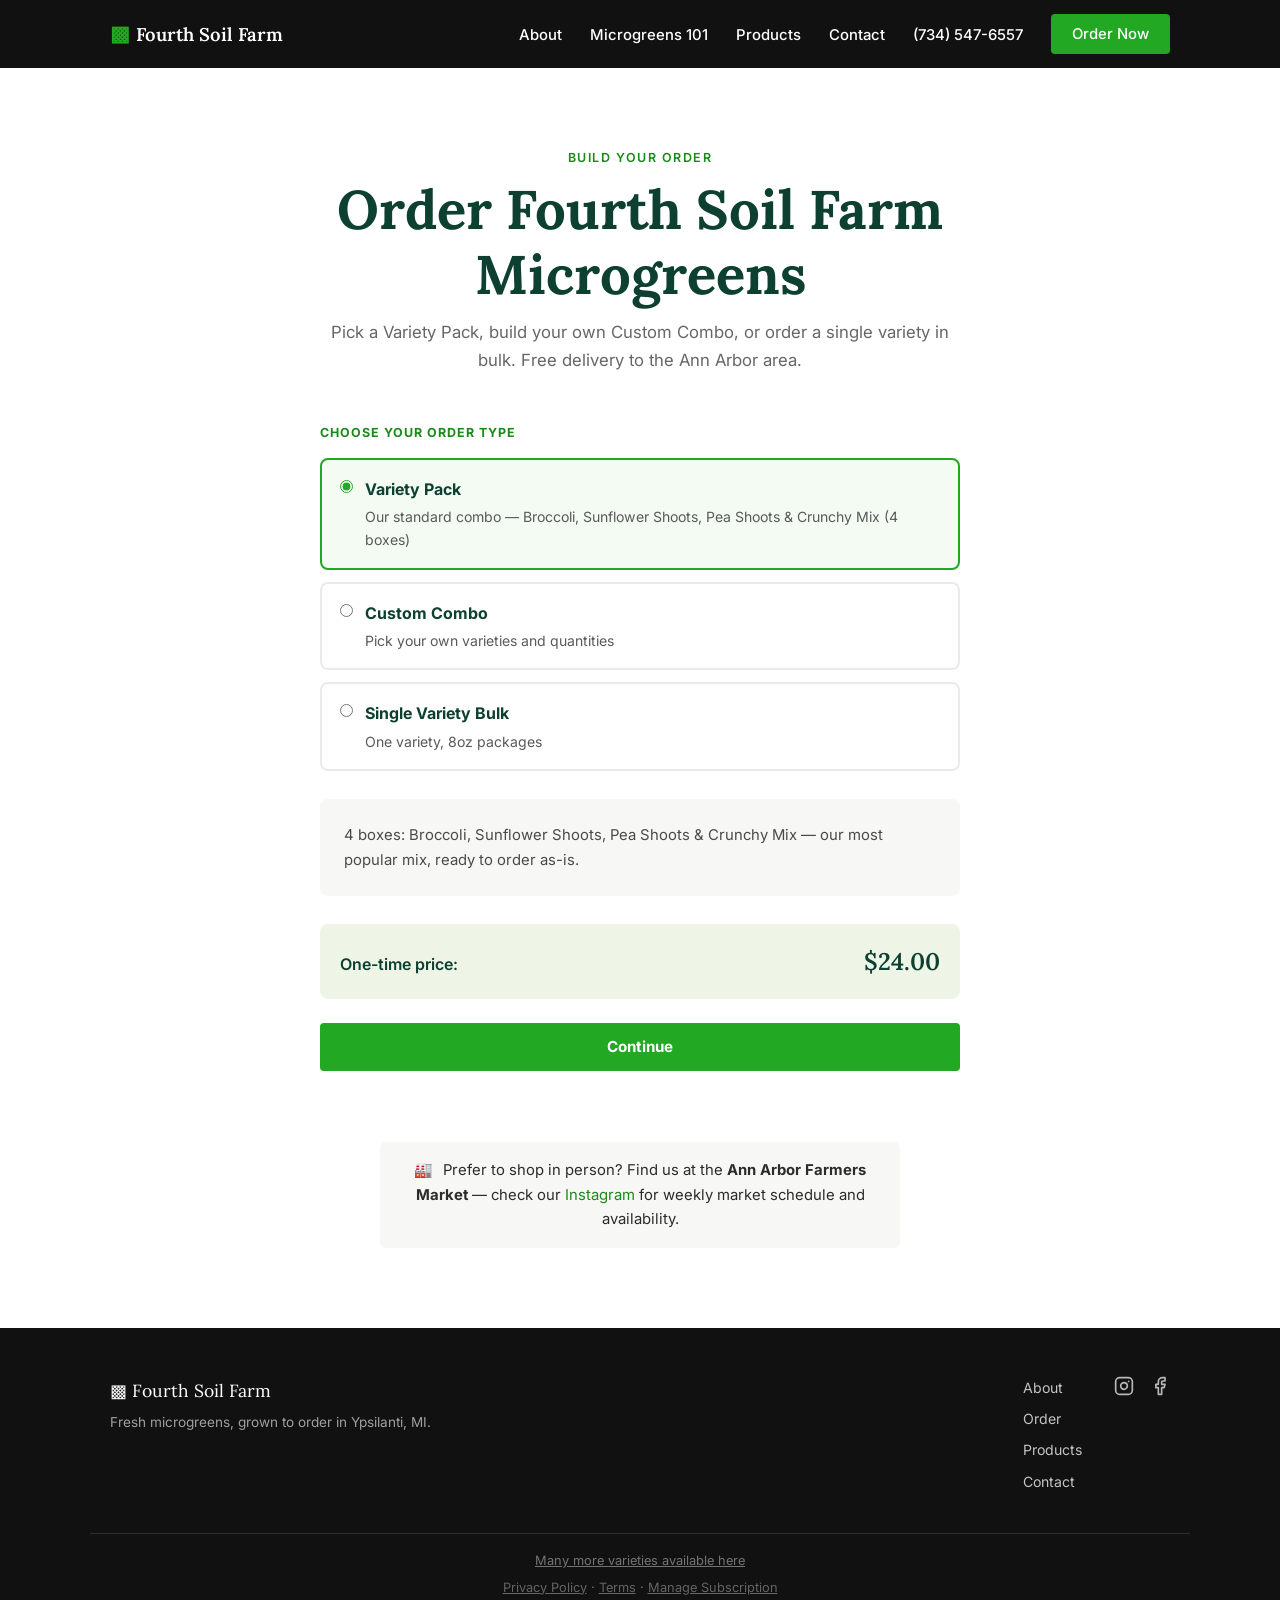
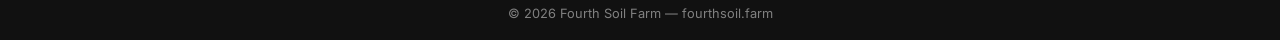
==== commit 0c374925: "Swap Tendril Pea for Arugula, add subscription portal link and references section Replaces the conta" ====
--- a/order.html
+++ b/order.html
@@ -194,7 +194,7 @@
     <div class="footer-bottom">
       <p><a href="index.html#full-catalog">Many more varieties available here</a></p>
       <p class="footer-legal">
-        <a href="privacy-policy.html">Privacy Policy</a> &middot; <a href="terms.html">Terms</a>
+        <a href="privacy-policy.html">Privacy Policy</a> &middot; <a href="terms.html">Terms</a> &middot; <a href="https://billing.stripe.com/p/login/test_8x25kC0SWcLUed5eb13VC00" target="_blank" rel="noopener">Manage Subscription</a>
       </p>
       <p>&copy; <span id="year"></span> Fourth Soil Farm &mdash; fourthsoil.farm</p>
     </div>
--- a/styles.css
+++ b/styles.css
@@ -1075,20 +1075,30 @@
 .footer-bottom p:last-child { margin-bottom: 0; }
 .footer-legal { opacity: 0.85; }
 
-.footer-references { margin-bottom: 0.6rem; opacity: 0.65; }
-.footer-references-title {
-  font-size: 0.72rem;
-  text-transform: uppercase;
-  letter-spacing: 0.06em;
-  margin-bottom: 0.3rem;
-}
-.footer-references-list a {
-  color: rgba(255,255,255,0.75);
-  margin: 0 0.3rem;
-  font-size: 0.78rem;
-  text-decoration: underline;
-}
-.footer-references-list a:hover { color: #22a822; }
+/* ---- References Section (index.html) ---- */
+.references-list {
+  max-width: 720px;
+  margin: 0 auto;
+}
+.references-list li {
+  padding: 0.9rem 0;
+  border-bottom: 1px solid #e8dcc8;
+}
+.references-list li:last-child { border-bottom: none; }
+.references-list a {
+  display: block;
+  font-size: 0.95rem;
+  font-weight: 600;
+  color: #0d4030;
+  margin-bottom: 0.2rem;
+}
+.references-list a:hover { color: #1a8a1a; }
+.references-source {
+  display: block;
+  font-size: 0.8rem;
+  color: #6b6b6b;
+  font-style: italic;
+}
 
 /* ---- Success Page ---- */
 .success { background: #ffffff; }
@@ -1195,15 +1205,24 @@
   .nav-links.open { display: flex; }
   .nav-links .btn-nav { width: fit-content; }
 
-  /* Hero */
-  .hero-split { padding: 3rem 0; min-height: 0; }
+  /* Hero — stacked: photo strip on top, opaque card below (no overlay/blur) */
+  .hero-split {
+    padding: 0 0 3rem;
+    min-height: 0;
+    display: block;
+  }
+  .hero-split-bg {
+    position: static;
+    height: 240px;
+    background: url('images/hero-mason-jar.jpg') center/cover no-repeat;
+  }
   .hero-content {
-    margin: 0 auto;
+    position: static;
+    margin: -1.5rem auto 0;
     max-width: 100%;
     padding: 1.75rem;
-    background: rgba(255,255,255,0.55);
-    backdrop-filter: blur(6px);
-    -webkit-backdrop-filter: blur(6px);
+    background: rgba(255,255,255,0.94);
+    border-radius: 12px;
   }
 
   /* Contact */
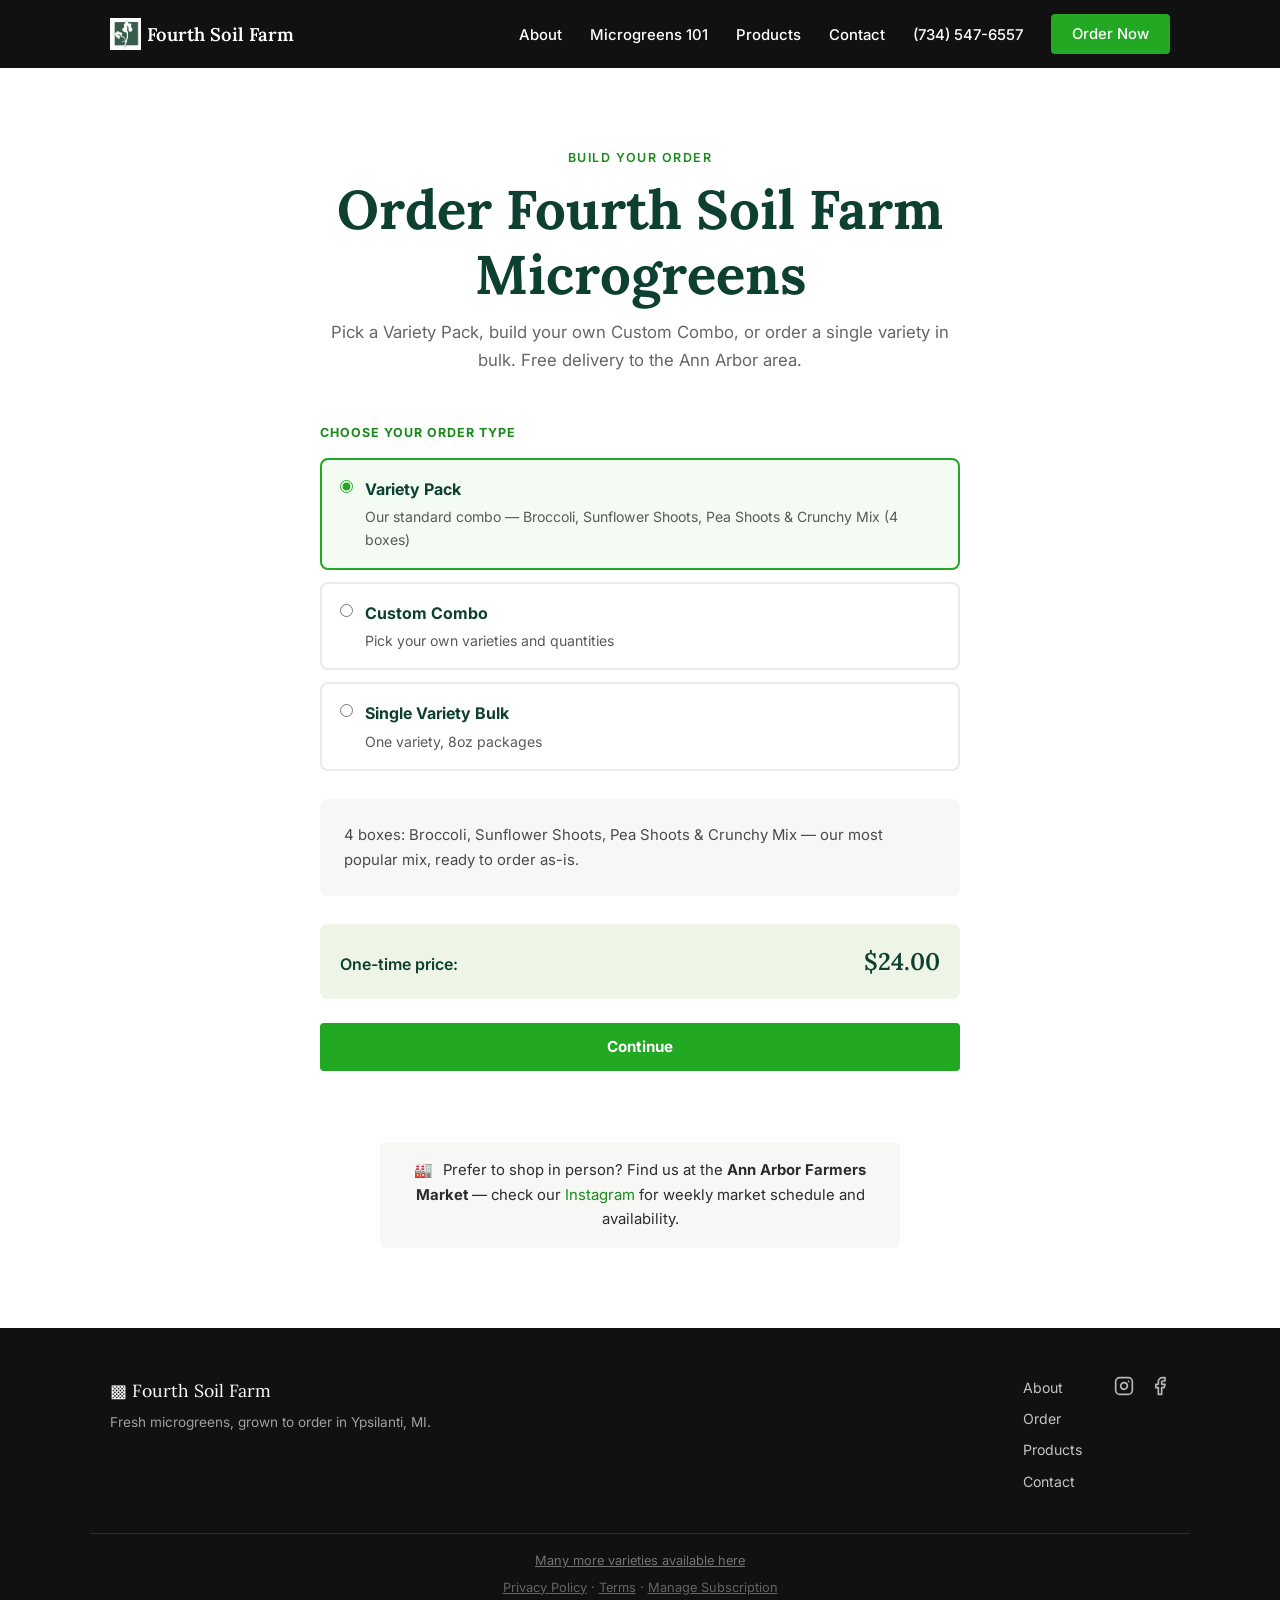
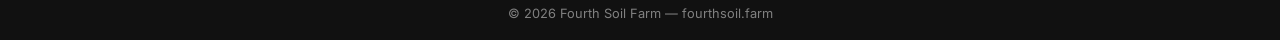
==== commit 2bc0ebf9: "Add real logo image to nav, add Arugula and Purple Kohlrabi to catalog Replaces the placeholder leaf" ====
--- a/order.html
+++ b/order.html
@@ -16,7 +16,8 @@
   <header class="site-header" id="top">
     <nav class="nav container">
       <a class="nav-logo" href="index.html">
-        <span class="nav-logo-leaf" aria-hidden="true">&#9641;</span>
+        <img src="images/logo.png" alt="Fourth Soil Farm" class="nav-logo-img" onerror="this.style.display='none'; this.nextElementSibling.style.display='inline';" />
+        <span class="nav-logo-leaf" aria-hidden="true" style="display:none;">&#9641;</span>
         Fourth Soil Farm
       </a>
       <button class="nav-toggle" id="navToggle" aria-label="Open menu" aria-expanded="false">
@@ -194,7 +195,7 @@
     <div class="footer-bottom">
       <p><a href="index.html#full-catalog">Many more varieties available here</a></p>
       <p class="footer-legal">
-        <a href="privacy-policy.html">Privacy Policy</a> &middot; <a href="terms.html">Terms</a> &middot; <a href="https://billing.stripe.com/p/login/test_8x25kC0SWcLUed5eb13VC00" target="_blank" rel="noopener">Manage Subscription</a>
+        <a href="privacy-policy.html">Privacy Policy</a> &middot; <a href="terms.html">Terms</a> &middot; <a href="https://billing.stripe.com/p/login/8x25kC0SWcLUed5eb13VC00" target="_blank" rel="noopener">Manage Subscription</a>
       </p>
       <p>&copy; <span id="year"></span> Fourth Soil Farm &mdash; fourthsoil.farm</p>
     </div>
--- a/styles.css
+++ b/styles.css
@@ -169,6 +169,7 @@
 }
 .nav-logo:hover { color: #22a822; text-decoration: none; }
 .nav-logo-leaf { font-size: 1.3rem; color: #22a822; }
+.nav-logo-img { height: 32px; width: auto; display: block; }
 
 .nav-links {
   display: flex;
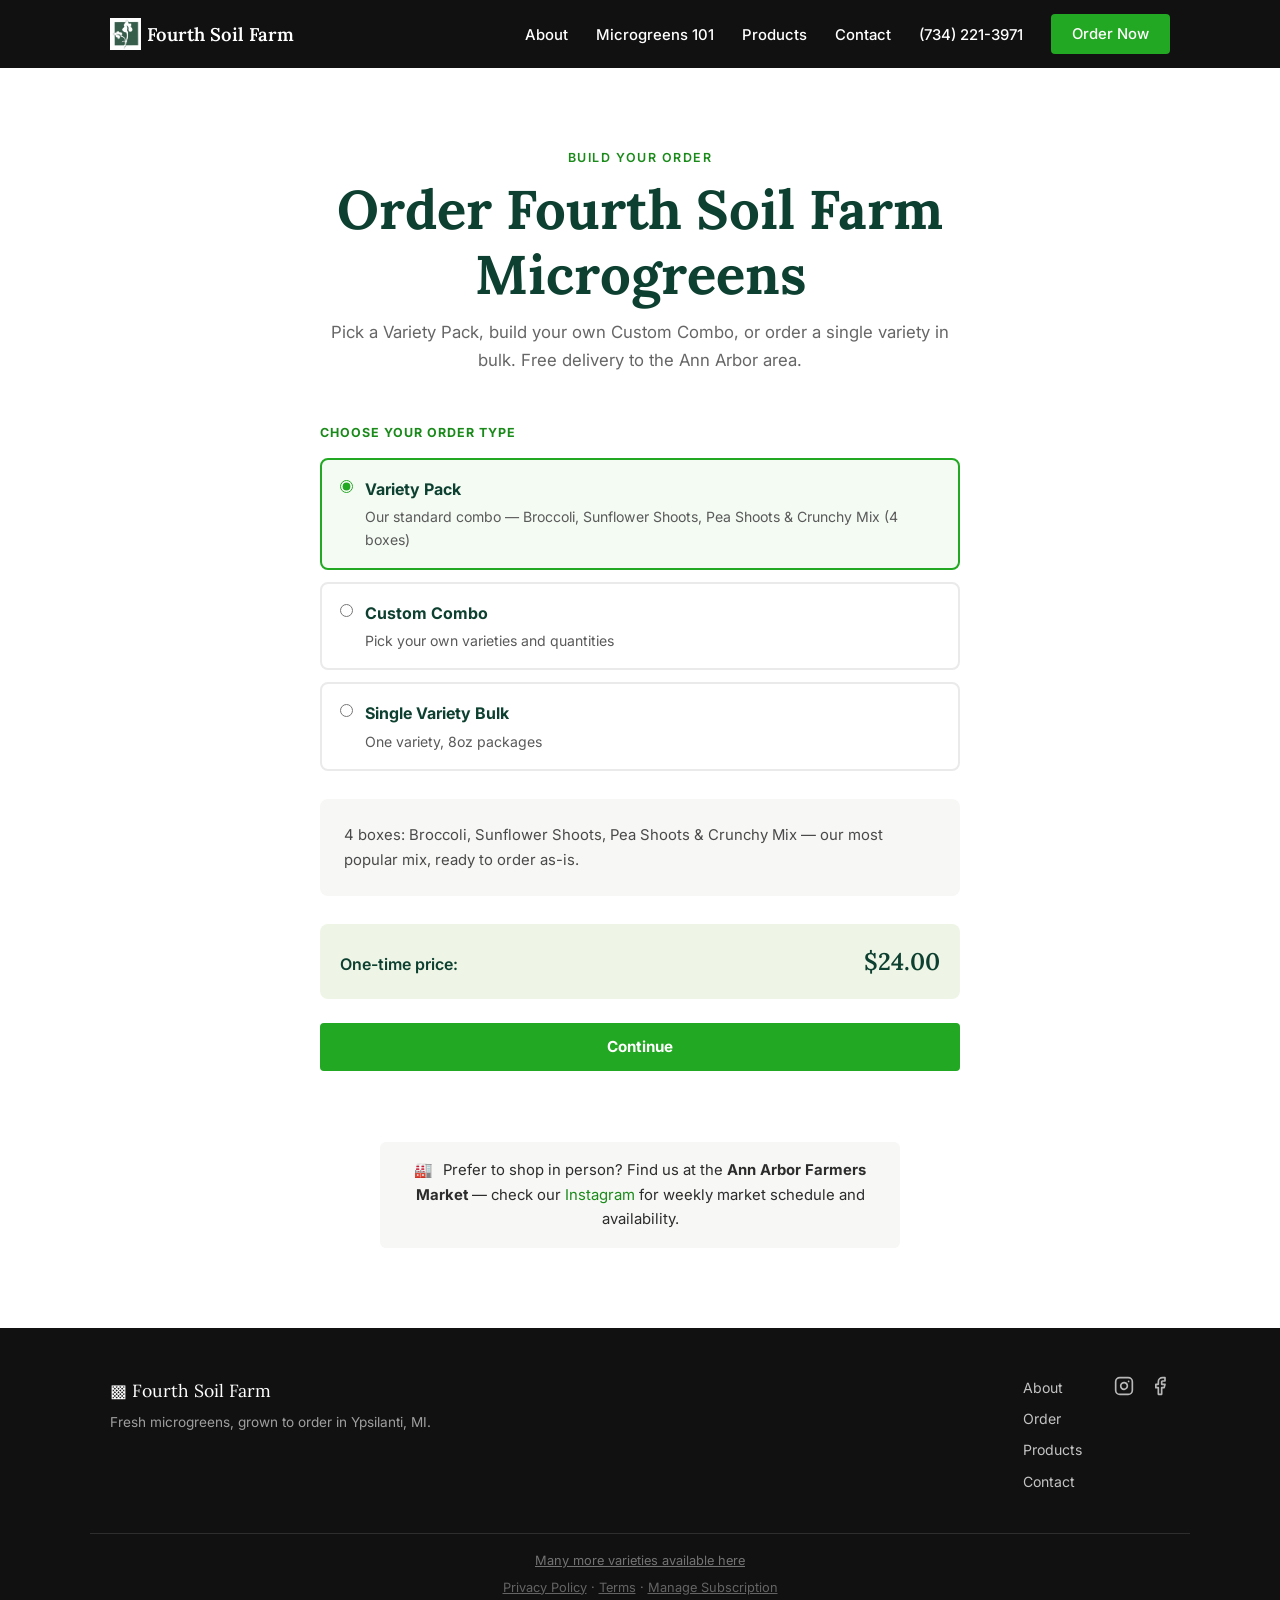
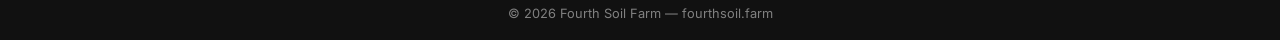
==== commit 3256a4e3: "Update contact phone number to (734) 221-3971 Co-Authored-By: Claude Sonnet 5 <noreply@anthropic.com" ====
--- a/order.html
+++ b/order.html
@@ -28,7 +28,7 @@
         <li><a href="index.html#what-are-microgreens">Microgreens 101</a></li>
         <li><a href="index.html#products">Products</a></li>
         <li><a href="index.html#contact">Contact</a></li>
-        <li><a href="tel:7345476557">(734) 547-6557</a></li>
+        <li><a href="tel:7342213971">(734) 221-3971</a></li>
         <li><a href="order.html" class="btn btn-nav">Order Now</a></li>
       </ul>
     </nav>
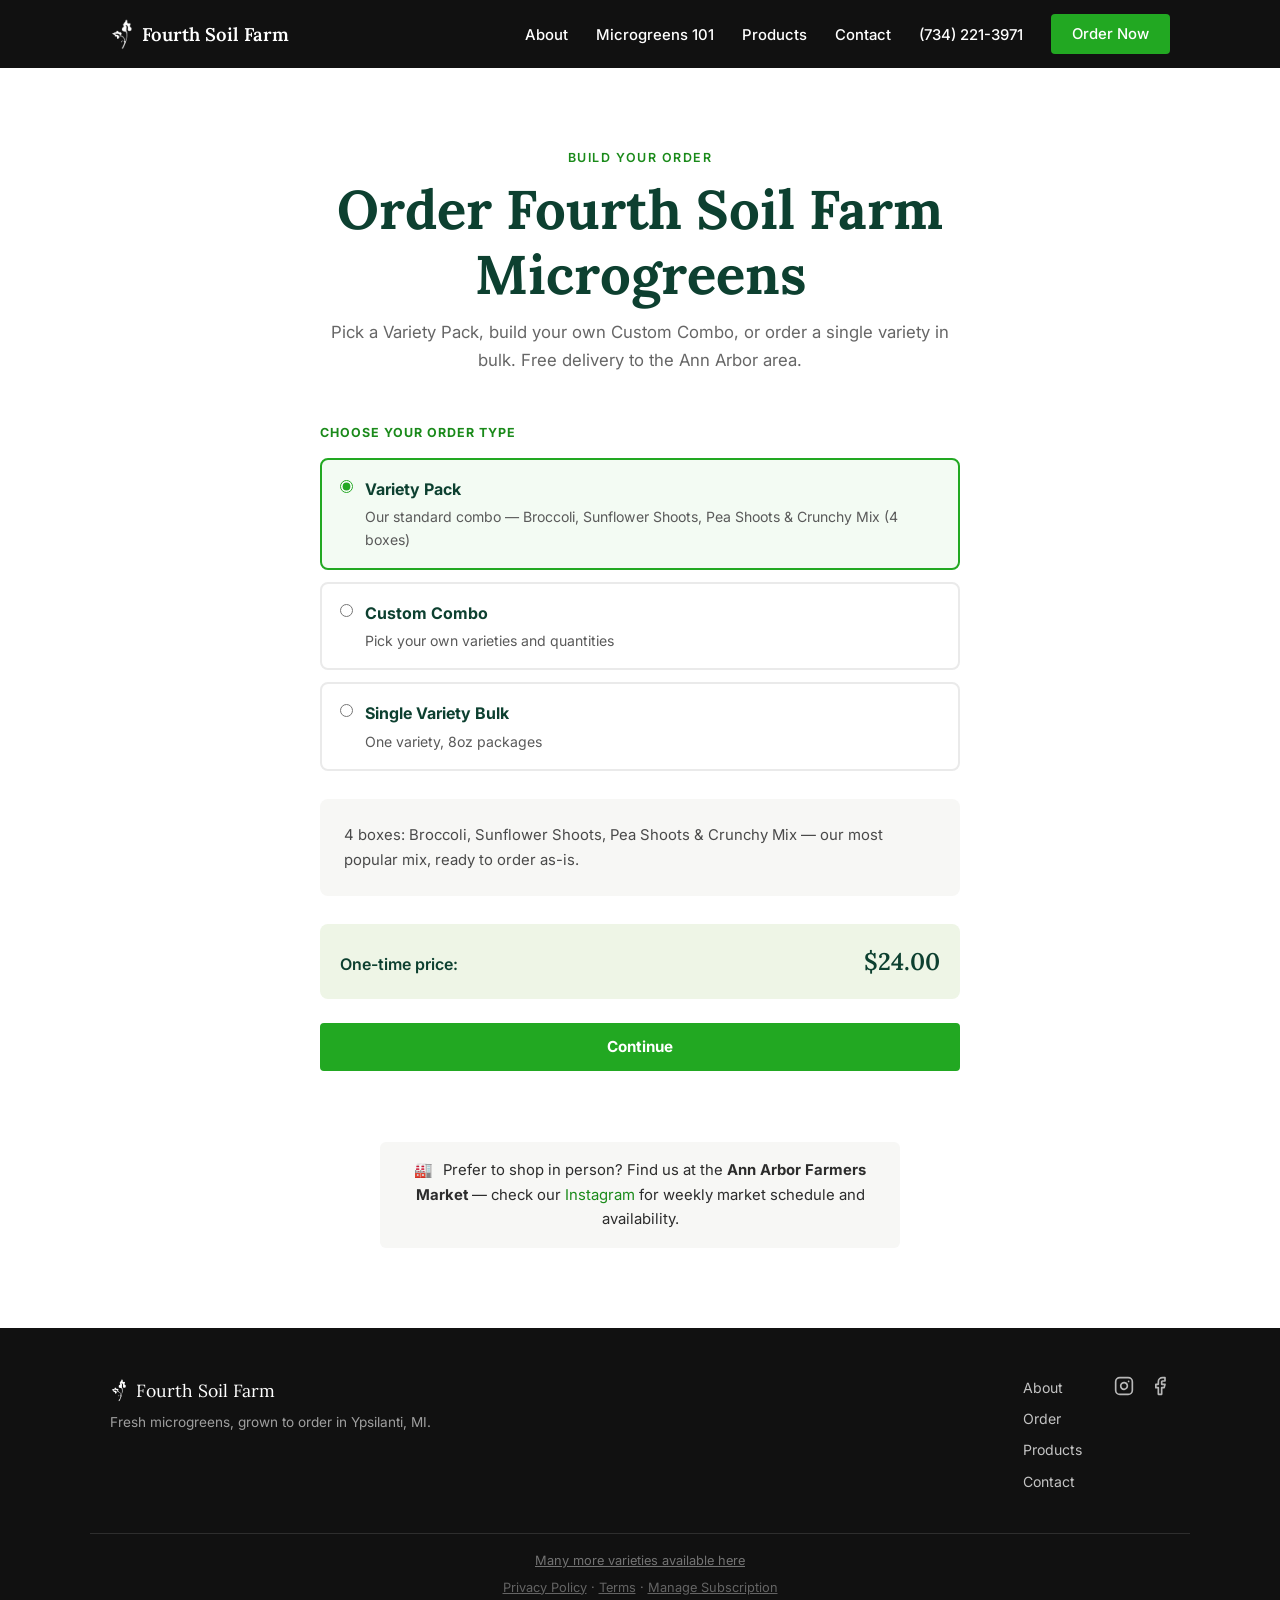
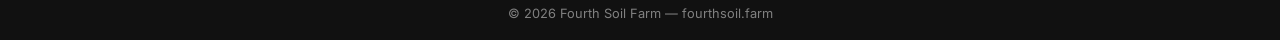
==== commit bdaf97f0: "Add white footer/header logo and favicon - Recolor uploaded transparent icon to white for use on the" ====
--- a/order.html
+++ b/order.html
@@ -6,6 +6,9 @@
   <meta name="description" content="Order fresh microgreens from Fourth Soil Farm — build your own combo, order in bulk, or subscribe and save 15%. Free delivery to the Ann Arbor area." />
   <title>Order — Fourth Soil Farm</title>
   <link rel="stylesheet" href="styles.css" />
+  <link rel="icon" type="image/png" href="images/favicon.png" />
+  <link rel="icon" type="image/png" sizes="32x32" href="images/favicon-32.png" />
+  <link rel="apple-touch-icon" href="images/apple-touch-icon.png" />
   <link rel="preconnect" href="https://fonts.googleapis.com" />
   <link rel="preconnect" href="https://fonts.gstatic.com" crossorigin />
   <link href="https://fonts.googleapis.com/css2?family=Lora:ital,wght@0,400;0,600;1,400&family=Inter:wght@400;500;600;700&display=swap" rel="stylesheet" />
@@ -16,7 +19,7 @@
   <header class="site-header" id="top">
     <nav class="nav container">
       <a class="nav-logo" href="index.html">
-        <img src="images/logo.png" alt="Fourth Soil Farm" class="nav-logo-img" onerror="this.style.display='none'; this.nextElementSibling.style.display='inline';" />
+        <img src="images/logo-white.png" alt="Fourth Soil Farm" class="nav-logo-img" onerror="this.style.display='none'; this.nextElementSibling.style.display='inline';" />
         <span class="nav-logo-leaf" aria-hidden="true" style="display:none;">&#9641;</span>
         Fourth Soil Farm
       </a>
@@ -173,7 +176,8 @@
     <div class="container footer-inner">
       <div class="footer-brand">
         <p class="footer-logo">
-          <span aria-hidden="true">&#9641;</span> Fourth Soil Farm
+          <img src="images/logo-white.png" alt="" class="footer-logo-img" onerror="this.style.display='none'; this.nextElementSibling.style.display='inline';" />
+          <span aria-hidden="true" style="display:none;">&#9641;</span> Fourth Soil Farm
         </p>
         <p class="footer-tagline">Fresh microgreens, grown to order in Ypsilanti, MI.</p>
       </div>
--- a/styles.css
+++ b/styles.css
@@ -1036,7 +1036,11 @@
   font-size: 1.1rem;
   color: #fff;
   margin-bottom: 0.4rem;
-}
+  display: flex;
+  align-items: center;
+  gap: 0.4rem;
+}
+.footer-logo-img { height: 24px; width: auto; display: block; }
 .footer-tagline { font-size: 0.85rem; opacity: 0.7; }
 
 .footer-nav {
